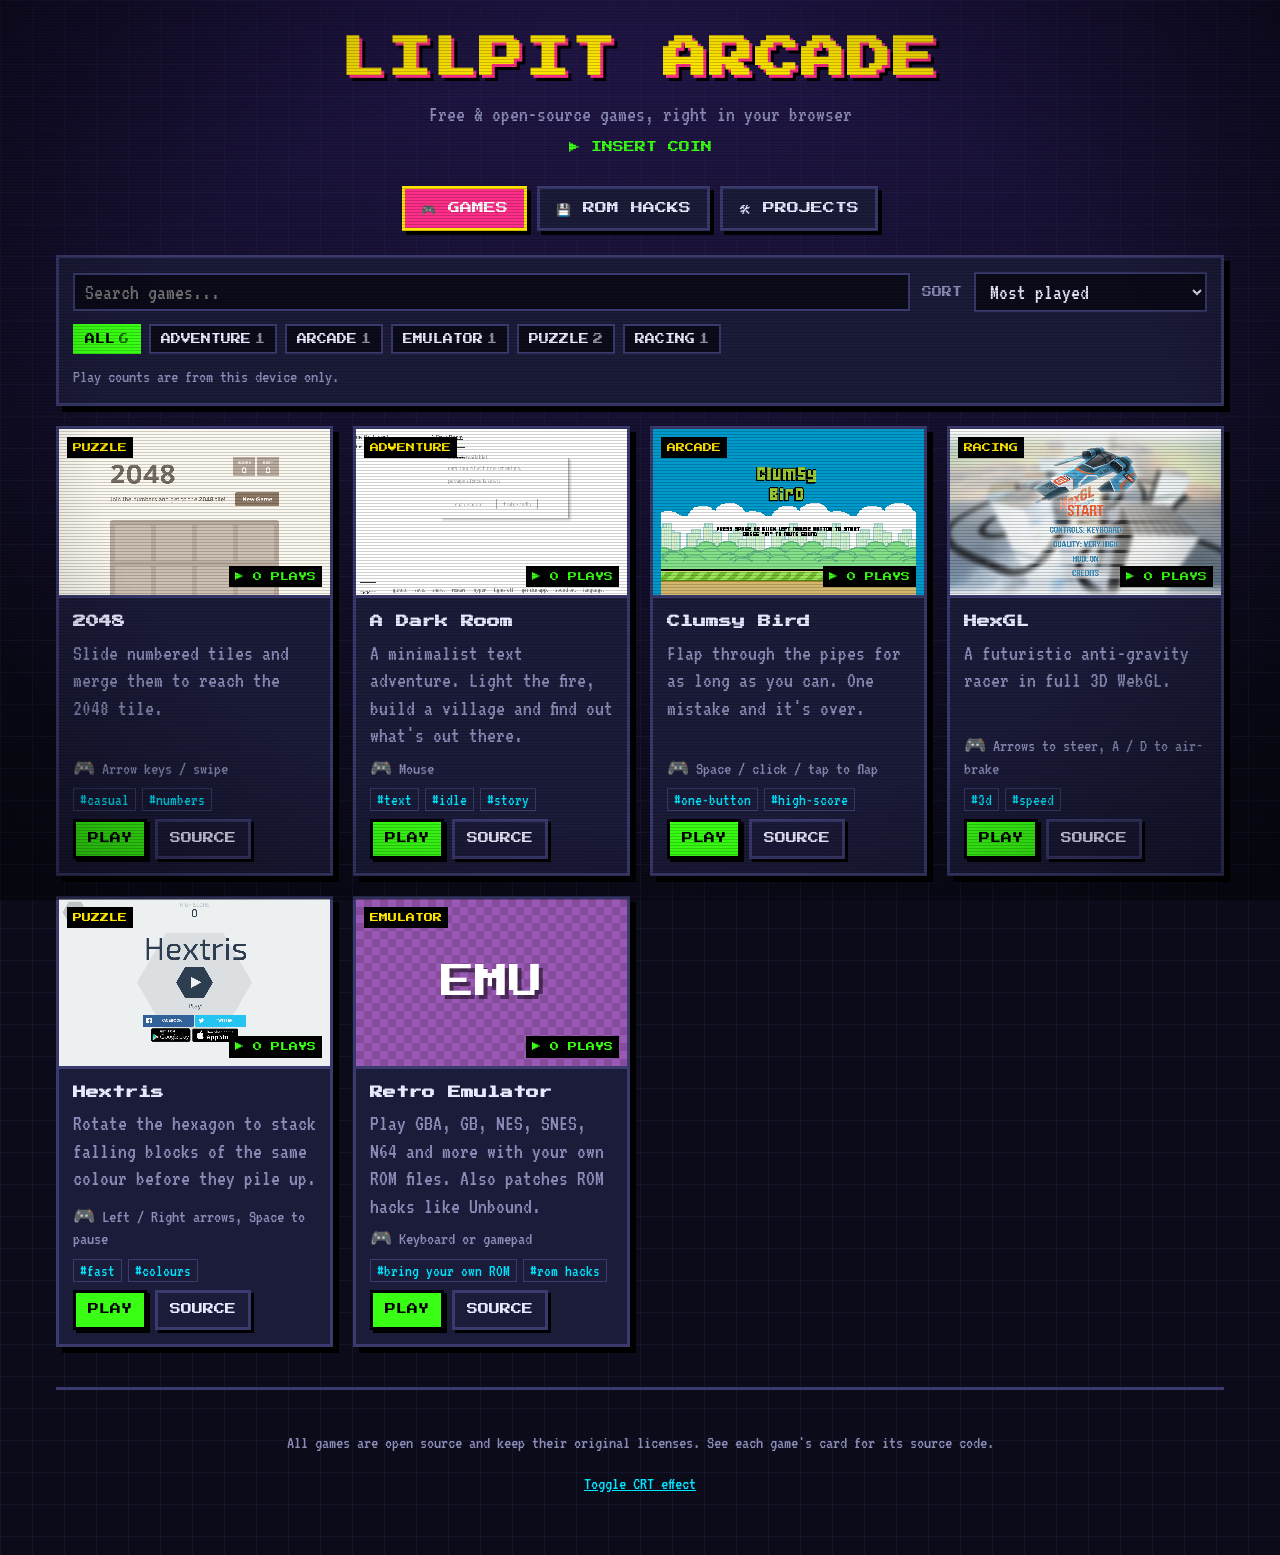
==== index.html @ 82acf4ba "Retro arcade site with open-source games, ROM patcher and projects section Co-Authored-By: Claude Op" ====
<!doctype html>
<html lang="en">
<head>
<meta charset="utf-8">
<meta name="viewport" content="width=device-width, initial-scale=1">
<title>Retro Arcade</title>
<meta name="description" content="Free and open-source games you can play in your browser.">
<link rel="preconnect" href="https://fonts.googleapis.com">
<link rel="preconnect" href="https://fonts.gstatic.com" crossorigin>
<link rel="stylesheet" href="https://fonts.googleapis.com/css2?family=Press+Start+2P&family=VT323&display=swap">
<link rel="stylesheet" href="css/style.css">
</head>
<body>
<div class="wrap">
  <header class="site-header">
    <h1 class="logo"><a href="index.html" id="site-name">RETRO ARCADE</a></h1>
    <p class="tagline" id="site-tagline"></p>
    <div class="insert-coin"><span class="blink">&#9654; INSERT COIN</span></div>
  </header>

  <nav class="tabs" role="tablist">
    <a class="tab" role="tab" href="#games" data-tab="games">&#127918; GAMES</a>
    <a class="tab" role="tab" href="#hacks" data-tab="hacks">&#128190; ROM HACKS</a>
    <a class="tab" role="tab" href="#projects" data-tab="projects">&#128736; PROJECTS</a>
  </nav>

  <!-- ===== GAMES ===== -->
  <section id="tab-games" data-panel="games">
    <div class="controls">
      <input class="search" id="game-search" type="search" placeholder="Search games..." aria-label="Search games">
      <label for="game-sort">SORT</label>
      <select class="select" id="game-sort">
        <option value="plays-desc">Most played</option>
        <option value="plays-asc">Least played</option>
        <option value="recent">Recently played (you)</option>
        <option value="newest">Newest added</option>
        <option value="az">Name A&ndash;Z</option>
        <option value="za">Name Z&ndash;A</option>
      </select>
      <div class="chips" id="game-types"></div>
      <div class="counter-note" id="counter-note"></div>
    </div>
    <div class="grid" id="game-grid"></div>
  </section>

  <!-- ===== ROM HACKS ===== -->
  <section id="tab-hacks" data-panel="hacks" hidden>
    <div class="panel notice">
      <h2>&#9888; BRING YOUR OWN ROM</h2>
      <p>ROM hacks like Unbound are released as <strong>patch files</strong>, not full games. This site doesn't host ROMs or patched games.</p>
      <p>To play one: get the official patch from the hack's creators, then open the <a href="emulator.html">Retro Emulator</a> and pick your own legally-dumped base ROM plus the patch. It's patched inside your browser, so nothing gets uploaded anywhere.</p>
    </div>
    <div class="controls">
      <input class="search" id="hack-search" type="search" placeholder="Search hacks..." aria-label="Search ROM hacks">
      <label for="hack-sort">SORT</label>
      <select class="select" id="hack-sort">
        <option value="az">Name A&ndash;Z</option>
        <option value="za">Name Z&ndash;A</option>
        <option value="base">Base game</option>
      </select>
    </div>
    <div class="grid" id="hack-grid"></div>
  </section>

  <!-- ===== PROJECTS ===== -->
  <section id="tab-projects" data-panel="projects" hidden>
    <div class="controls">
      <input class="search" id="project-search" type="search" placeholder="Search projects..." aria-label="Search projects">
      <label for="project-sort">SORT</label>
      <select class="select" id="project-sort">
        <option value="newest">Newest added</option>
        <option value="az">Name A&ndash;Z</option>
        <option value="za">Name Z&ndash;A</option>
      </select>
      <div class="chips" id="project-types"></div>
    </div>
    <div class="grid" id="project-grid"></div>
  </section>

  <footer class="site-footer">
    <p>All games are open source and keep their original licenses. See each game's card for its source code.</p>
    <p><button type="button" id="crt-toggle">Toggle CRT effect</button></p>
  </footer>
</div>

<script src="js/config.js"></script>
<script src="js/counter.js"></script>
<script src="js/main.js"></script>
</body>
</html>
---- css/style.css ----
/* ===== Retro Arcade theme ===== */
:root {
  --bg: #0b0b1a;
  --bg-2: #14142b;
  --panel: #1b1b3a;
  --ink: #e8e8ff;
  --muted: #8c8cb8;
  --neon: #39ff14;
  --pink: #ff2e88;
  --cyan: #00e5ff;
  --yellow: #ffe600;
  --border: #3a3a6e;
  --shadow: #000;
  --font-title: "Press Start 2P", monospace;
  --font-body: "VT323", monospace;
}

* { box-sizing: border-box; }

html, body { margin: 0; padding: 0; }

body {
  background: var(--bg);
  background-image:
    radial-gradient(circle at 50% -20%, #2a1b5a 0%, transparent 60%),
    linear-gradient(var(--bg-2) 1px, transparent 1px),
    linear-gradient(90deg, var(--bg-2) 1px, transparent 1px);
  background-size: 100% 100%, 32px 32px, 32px 32px;
  color: var(--ink);
  font-family: var(--font-body);
  font-size: 22px;
  line-height: 1.25;
  min-height: 100vh;
}

/* CRT scanlines + vignette */
body::before {
  content: "";
  position: fixed; inset: 0;
  pointer-events: none;
  z-index: 9999;
  background:
    repeating-linear-gradient(to bottom, rgba(0,0,0,0) 0 2px, rgba(0,0,0,.18) 2px 3px),
    radial-gradient(ellipse at center, transparent 60%, rgba(0,0,0,.45) 100%);
}
body.no-crt::before { display: none; }

a { color: var(--cyan); }
a:hover { color: var(--yellow); }

.wrap { max-width: 1200px; margin: 0 auto; padding: 0 16px; }

/* ===== Header ===== */
.site-header { padding: 32px 0 8px; text-align: center; }
.logo {
  font-family: var(--font-title);
  font-size: clamp(22px, 5vw, 44px);
  margin: 0;
  color: var(--yellow);
  text-shadow: 3px 3px 0 var(--pink), 6px 6px 0 var(--shadow);
  letter-spacing: 2px;
}
.logo a { color: inherit; text-decoration: none; }
.tagline { color: var(--muted); margin: 14px 0 0; }
.blink { animation: blink 1s steps(1) infinite; }
@keyframes blink { 50% { opacity: 0; } }

.insert-coin {
  font-family: var(--font-title);
  font-size: 11px;
  color: var(--neon);
  margin-top: 12px;
}

/* ===== Tabs ===== */
.tabs {
  display: flex; flex-wrap: wrap; justify-content: center; gap: 10px;
  margin: 24px 0;
}
.tab {
  font-family: var(--font-title);
  font-size: 12px;
  background: var(--panel);
  color: var(--ink);
  border: 3px solid var(--border);
  padding: 12px 16px;
  cursor: pointer;
  box-shadow: 4px 4px 0 var(--shadow);
  text-decoration: none;
}
.tab:hover { border-color: var(--cyan); color: var(--cyan); }
.tab[aria-selected="true"] {
  background: var(--pink); border-color: var(--yellow); color: #fff;
}

/* ===== Controls ===== */
.controls {
  display: flex; flex-wrap: wrap; gap: 12px; align-items: center;
  background: var(--panel);
  border: 3px solid var(--border);
  box-shadow: 6px 6px 0 var(--shadow);
  padding: 14px;
  margin-bottom: 20px;
}
.controls label { font-family: var(--font-title); font-size: 10px; color: var(--muted); }
.search, .select {
  font-family: var(--font-body);
  font-size: 22px;
  background: var(--bg);
  color: var(--ink);
  border: 2px solid var(--border);
  padding: 6px 10px;
}
.search { flex: 1 1 220px; min-width: 0; }
.search:focus, .select:focus { outline: none; border-color: var(--neon); }

.chips { display: flex; flex-wrap: wrap; gap: 8px; width: 100%; }
.chip {
  font-family: var(--font-title);
  font-size: 10px;
  background: var(--bg);
  color: var(--ink);
  border: 2px solid var(--border);
  padding: 8px 10px;
  cursor: pointer;
  text-transform: uppercase;
}
.chip:hover { border-color: var(--cyan); }
.chip.active { background: var(--neon); color: #000; border-color: var(--neon); }
.chip .n { opacity: .6; margin-left: 4px; }

.counter-note { color: var(--muted); font-size: 18px; width: 100%; }

/* ===== Cards ===== */
.grid {
  display: grid;
  grid-template-columns: repeat(auto-fill, minmax(240px, 1fr));
  gap: 20px;
}
.card {
  background: var(--panel);
  border: 3px solid var(--border);
  box-shadow: 6px 6px 0 var(--shadow);
  display: flex; flex-direction: column;
  transition: transform .08s steps(2);
}
.card:hover { transform: translate(-3px, -3px); box-shadow: 9px 9px 0 var(--shadow); border-color: var(--accent, var(--cyan)); }

.thumb {
  aspect-ratio: 16 / 10;
  background: var(--accent, var(--pink));
  background-image:
    linear-gradient(45deg, rgba(0,0,0,.15) 25%, transparent 25%, transparent 75%, rgba(0,0,0,.15) 75%),
    linear-gradient(45deg, rgba(0,0,0,.15) 25%, transparent 25%, transparent 75%, rgba(0,0,0,.15) 75%);
  background-size: 16px 16px;
  background-position: 0 0, 8px 8px;
  display: grid; place-items: center;
  position: relative;
  overflow: hidden;
  border-bottom: 3px solid var(--border);
}
.thumb img { position: absolute; inset: 0; width: 100%; height: 100%; object-fit: cover; image-rendering: pixelated; }
.thumb .glyph {
  font-family: var(--font-title);
  font-size: 34px;
  color: #fff;
  text-shadow: 4px 4px 0 rgba(0,0,0,.5);
  text-align: center;
  padding: 0 10px;
}
.badge {
  position: absolute; top: 8px; left: 8px;
  font-family: var(--font-title); font-size: 9px;
  background: #000; color: var(--yellow);
  padding: 5px 6px; text-transform: uppercase;
}
.plays {
  position: absolute; bottom: 8px; right: 8px;
  font-family: var(--font-title); font-size: 9px;
  background: #000; color: var(--neon);
  padding: 5px 6px;
}

.card-body { padding: 14px; display: flex; flex-direction: column; gap: 8px; flex: 1; }
.card-title { font-family: var(--font-title); font-size: 13px; margin: 0; line-height: 1.5; }
.card-desc { color: var(--muted); margin: 0; flex: 1; }
.meta { font-size: 18px; color: var(--muted); }
.tags { display: flex; flex-wrap: wrap; gap: 6px; }
.tag { font-size: 17px; border: 1px solid var(--border); padding: 0 6px; color: var(--cyan); }

.btn {
  display: inline-block;
  font-family: var(--font-title);
  font-size: 11px;
  text-align: center;
  text-decoration: none;
  background: var(--neon);
  color: #000;
  border: 3px solid #000;
  padding: 10px 12px;
  box-shadow: 3px 3px 0 var(--shadow);
  cursor: pointer;
}
.btn:hover { background: var(--yellow); color: #000; }
.btn:active { transform: translate(2px, 2px); box-shadow: 1px 1px 0 var(--shadow); }
.btn.alt { background: var(--cyan); }
.btn.ghost { background: transparent; color: var(--ink); border-color: var(--border); }
.btn.ghost:hover { border-color: var(--yellow); color: var(--yellow); }
.btn[disabled] { opacity: .4; cursor: not-allowed; }
.btn-row { display: flex; gap: 8px; flex-wrap: wrap; }

.empty {
  text-align: center; padding: 40px 10px; color: var(--muted);
  font-family: var(--font-title); font-size: 12px; line-height: 2;
}

/* ===== Panels / sections ===== */
.panel {
  background: var(--panel);
  border: 3px solid var(--border);
  box-shadow: 6px 6px 0 var(--shadow);
  padding: 18px;
  margin-bottom: 20px;
}
.panel h2, .section-title {
  font-family: var(--font-title);
  font-size: 15px;
  color: var(--yellow);
  margin: 0 0 14px;
  line-height: 1.6;
}
.panel p { margin: 0 0 10px; }
.notice { border-color: var(--pink); }
.notice strong { color: var(--pink); }

/* ===== Player page ===== */
.player-bar {
  display: flex; flex-wrap: wrap; gap: 10px; align-items: center; justify-content: space-between;
  padding: 16px 0;
}
.player-title { font-family: var(--font-title); font-size: 14px; color: var(--yellow); margin: 0; line-height: 1.5; }
.screen {
  border: 6px solid #000;
  outline: 3px solid var(--border);
  box-shadow: 0 0 0 10px var(--panel), 10px 10px 0 10px var(--shadow), 0 0 40px 12px rgba(57,255,20,.15);
  background: #000;
  margin: 10px 0 30px;
}
.screen iframe, .screen #game {
  display: block; width: 100%;
  height: min(75vh, 720px);
  border: 0;
  background: #000;
}

/* ===== Emulator ===== */
.steps { display: grid; gap: 16px; grid-template-columns: repeat(auto-fit, minmax(260px, 1fr)); }
.step-num { font-family: var(--font-title); color: var(--neon); font-size: 12px; margin-bottom: 8px; }
.file-drop {
  display: block;
  border: 3px dashed var(--border);
  padding: 18px; text-align: center; cursor: pointer;
  color: var(--muted);
}
.file-drop:hover, .file-drop.drag { border-color: var(--neon); color: var(--ink); }
.file-drop input { display: none; }
.file-name { color: var(--neon); word-break: break-all; display: block; margin-top: 6px; }
.status { font-size: 20px; margin-top: 10px; min-height: 1.3em; }
.status.ok { color: var(--neon); }
.status.warn { color: var(--yellow); }
.status.err { color: var(--pink); }

/* ===== Footer ===== */
.site-footer {
  margin-top: 40px; padding: 24px 0 40px; text-align: center;
  color: var(--muted); font-size: 18px; border-top: 3px solid var(--border);
}
.site-footer button { font: inherit; background: none; border: 0; color: var(--cyan); cursor: pointer; text-decoration: underline; }

[hidden] { display: none !important; }

@media (max-width: 520px) {
  body { font-size: 20px; }
  .tab { font-size: 10px; padding: 10px 10px; }
  .screen iframe, .screen #game { height: 60vh; }
}

@media (prefers-reduced-motion: reduce) {
  .blink { animation: none; }
  .card { transition: none; }
}
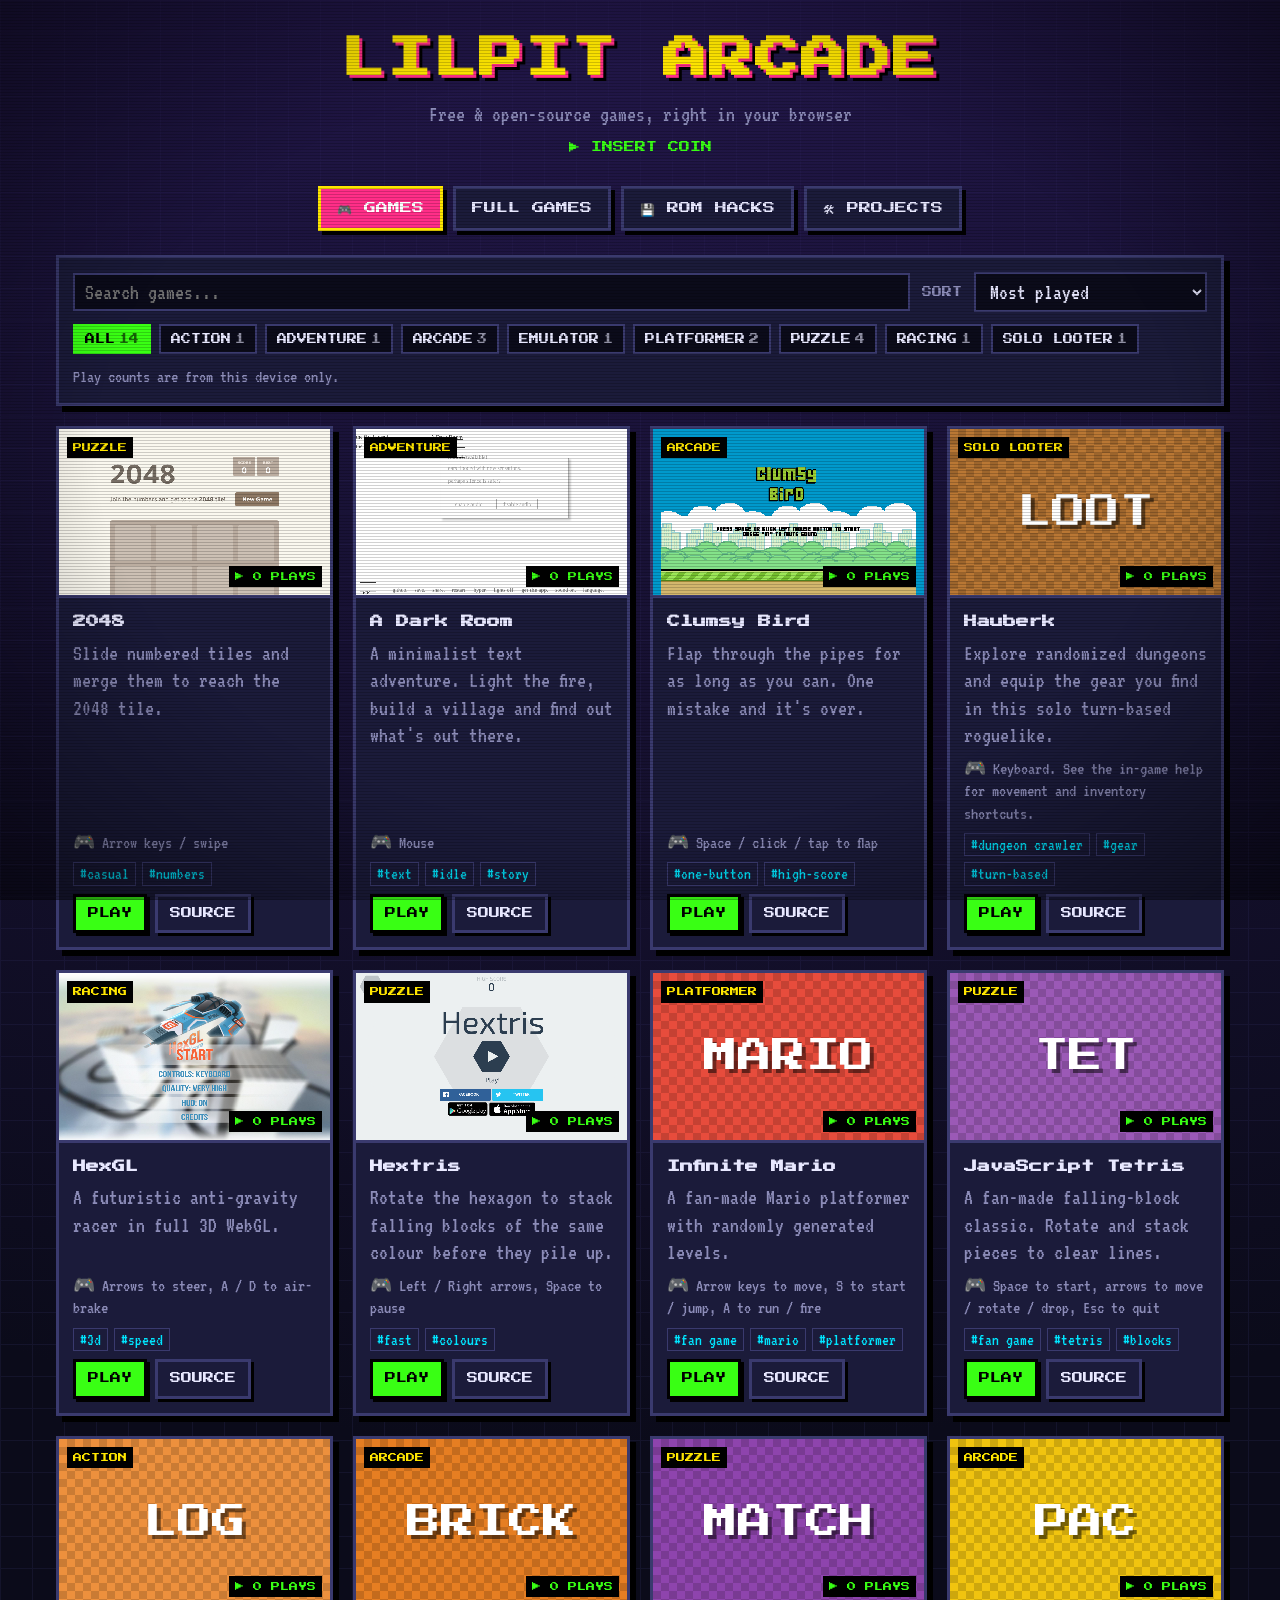
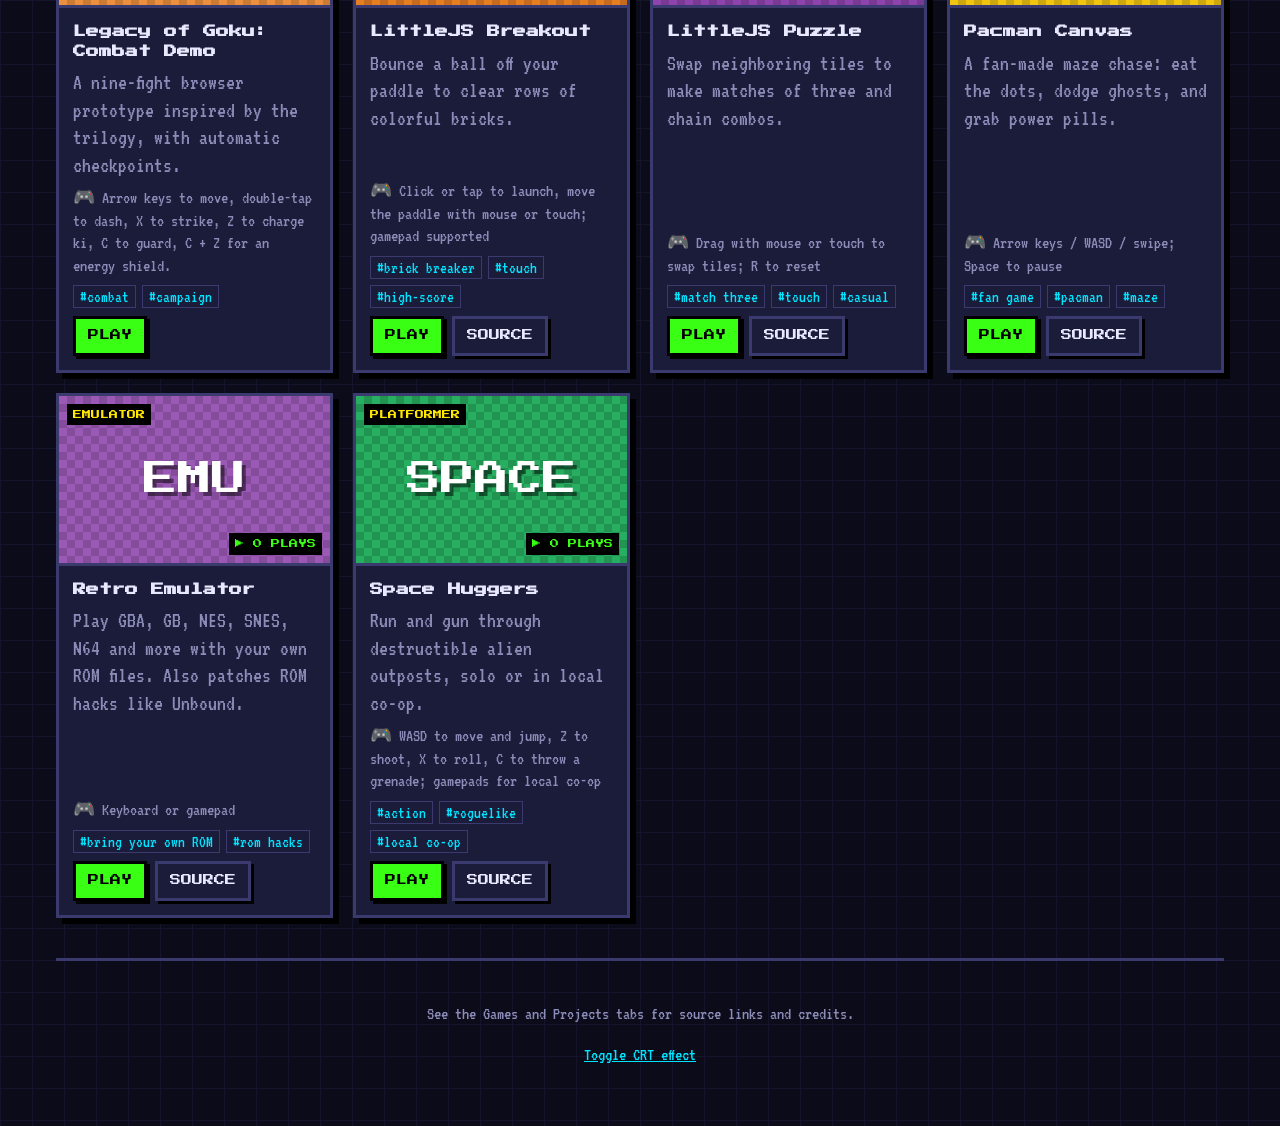
==== commit 76e66278: "Launch the original Goku trilogy from a Full Games tab" ====
--- a/index.html
+++ b/index.html
@@ -20,6 +20,7 @@
 
   <nav class="tabs" role="tablist">
     <a class="tab" role="tab" href="#games" data-tab="games">&#127918; GAMES</a>
+    <a class="tab" role="tab" href="#full-games" data-tab="full-games">FULL GAMES</a>
     <a class="tab" role="tab" href="#hacks" data-tab="hacks">&#128190; ROM HACKS</a>
     <a class="tab" role="tab" href="#projects" data-tab="projects">&#128736; PROJECTS</a>
   </nav>
@@ -41,6 +42,18 @@
       <div class="counter-note" id="counter-note"></div>
     </div>
     <div class="grid" id="game-grid"></div>
+  </section>
+
+  <section id="tab-full-games" data-panel="full-games" hidden>
+    <div class="panel">
+      <h2>Legacy of Goku Trilogy</h2>
+      <p>Choose a campaign, then open its USA .gba file from your device. Each game uses its original controls and saves.</p>
+      <div class="btn-row">
+        <a class="btn" href="emulator.html?game=ALGE">The Legacy of Goku</a>
+        <a class="btn" href="emulator.html?game=ALFE">The Legacy of Goku II</a>
+        <a class="btn" href="emulator.html?game=BG3E">Buu’s Fury</a>
+      </div>
+    </div>
   </section>
 
   <!-- ===== ROM HACKS ===== -->
@@ -78,7 +91,7 @@
   </section>
 
   <footer class="site-footer">
-    <p>All games are open source and keep their original licenses. See each game's card for its source code.</p>
+    <p>See the Games and Projects tabs for source links and credits.</p>
     <p><button type="button" id="crt-toggle">Toggle CRT effect</button></p>
   </footer>
 </div>
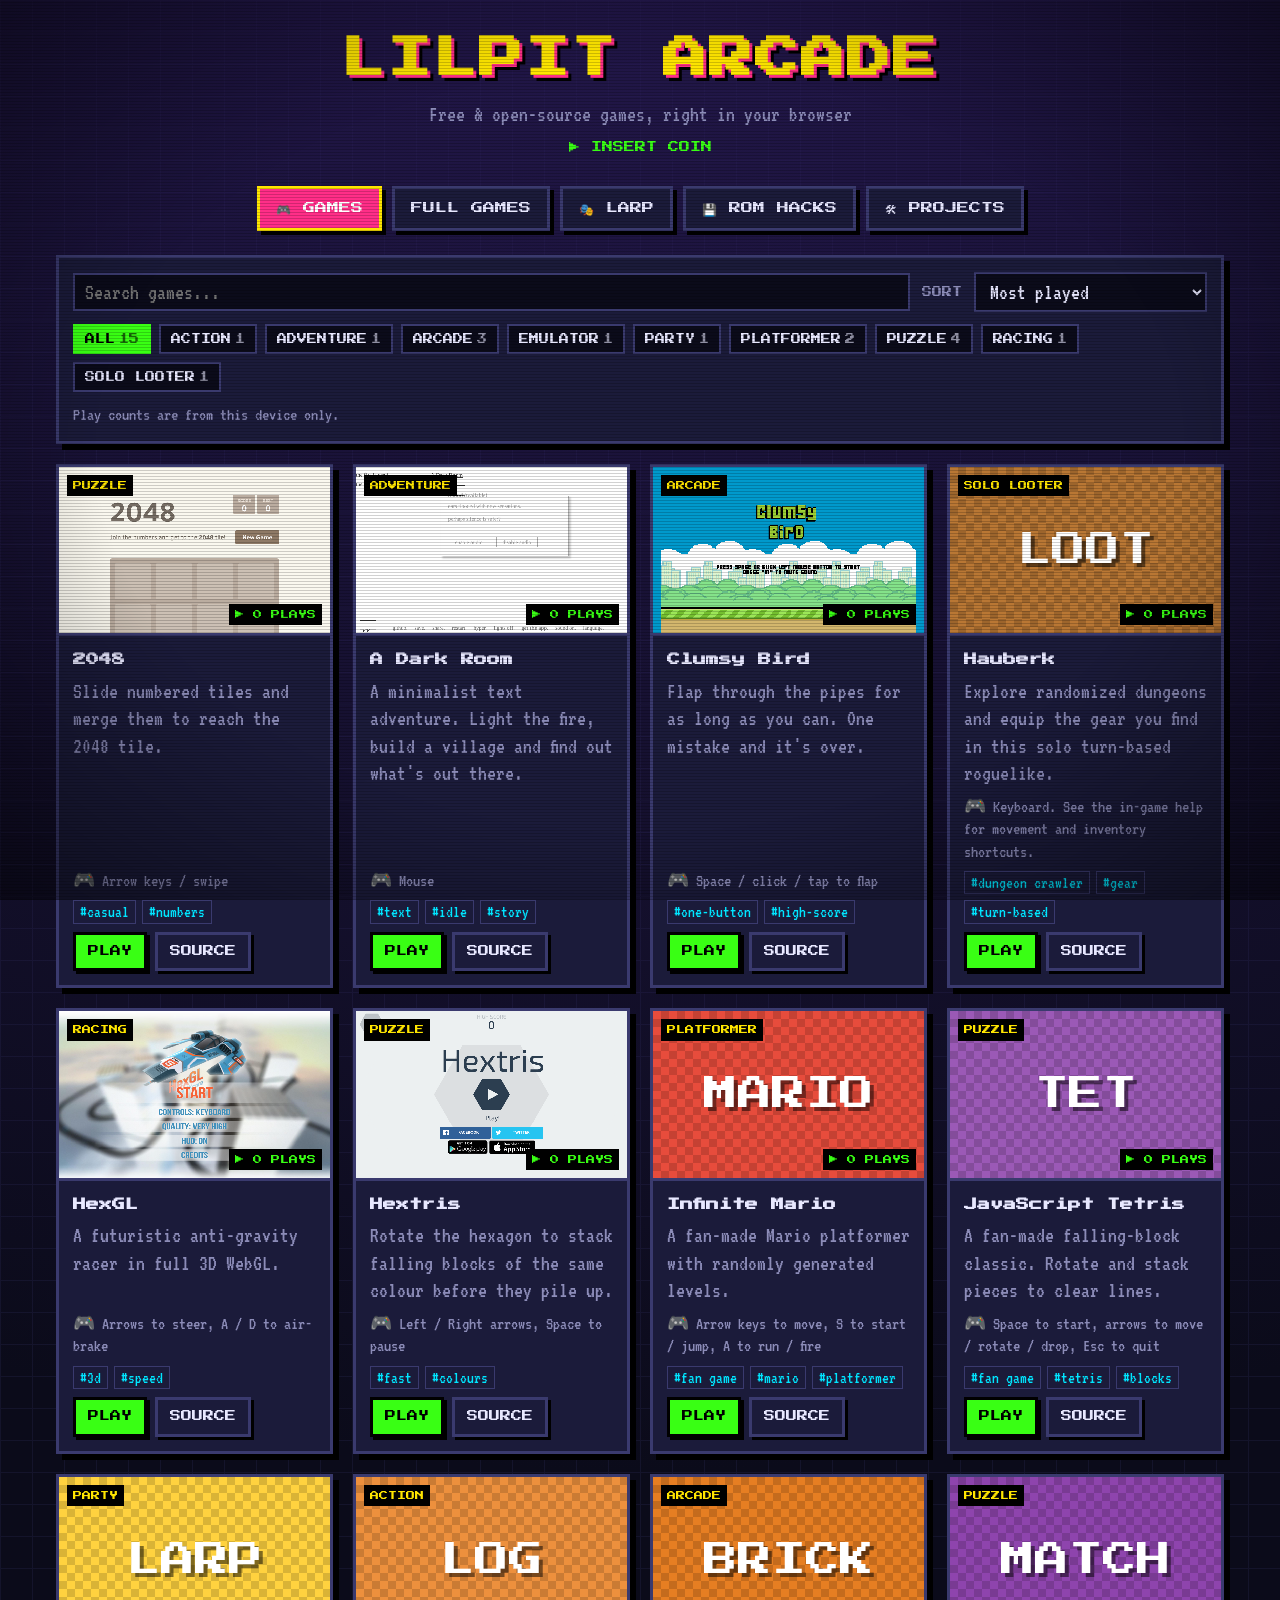
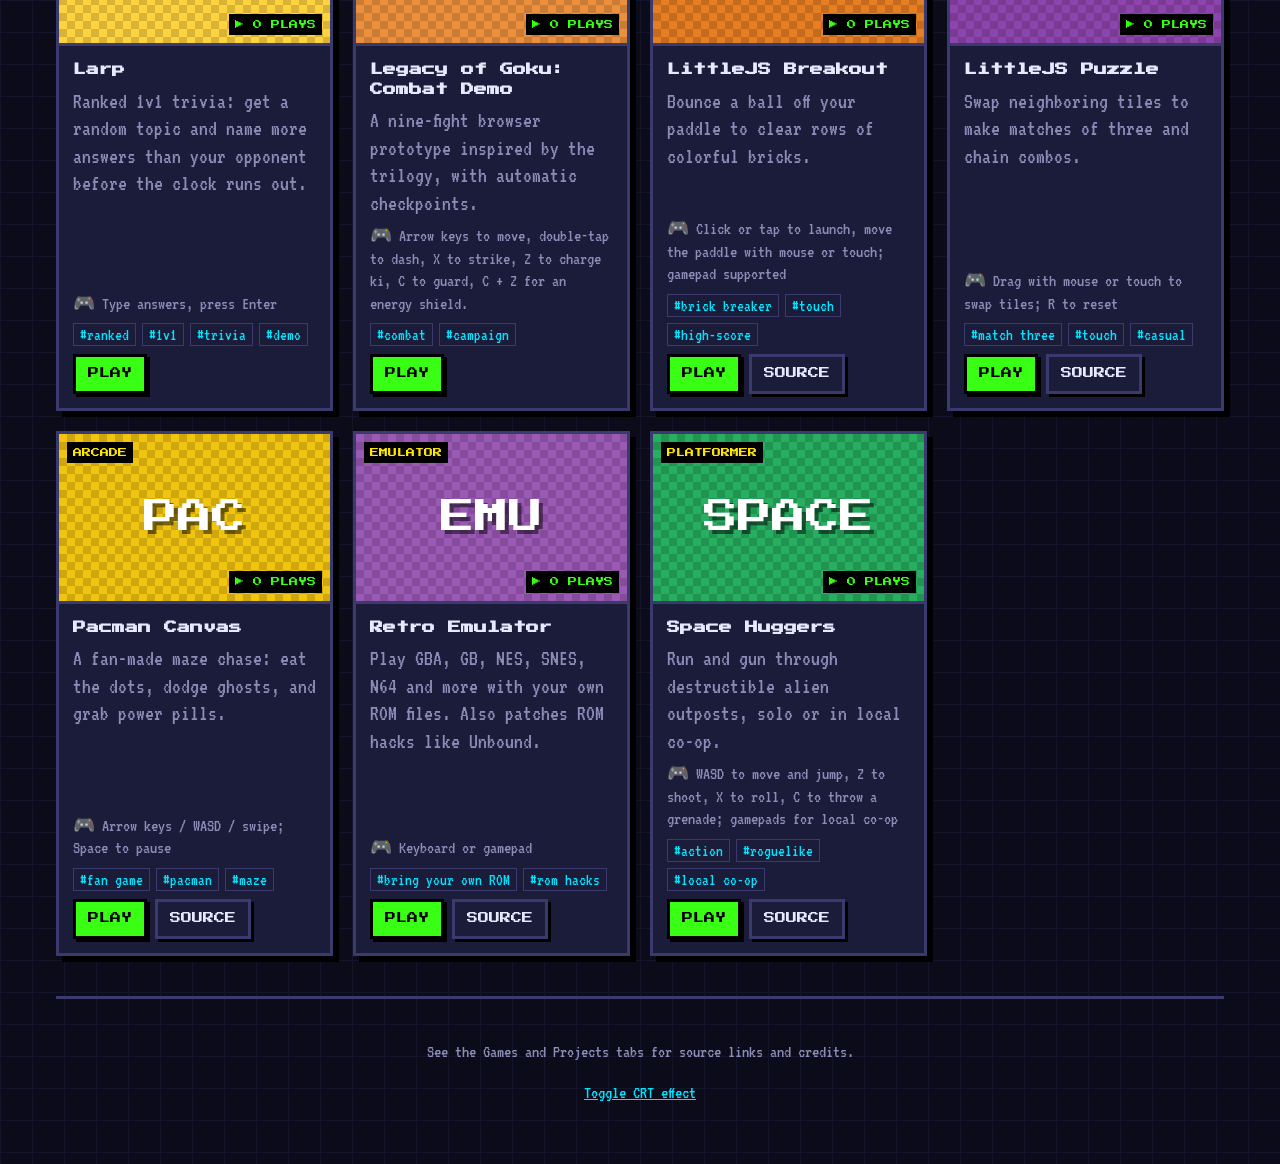
==== commit 44b32051: "Give Larp its own tab in the arcade nav Co-Authored-By: Claude Opus 5.5 <noreply@anthropic.com> Clau" ====
--- a/index.html
+++ b/index.html
@@ -20,7 +20,8 @@
 
   <nav class="tabs" role="tablist">
     <a class="tab" role="tab" href="#games" data-tab="games">&#127918; GAMES</a>
-    <a class="tab" role="tab" href="#full-games" data-tab="full-games">FULL GAMES</a>
+    <a class="tab" role="tab" href="full-games.html" data-tab="full-games">FULL GAMES</a>
+    <a class="tab" role="tab" href="larp.html" data-tab="larp">&#127917; LARP</a>
     <a class="tab" role="tab" href="#hacks" data-tab="hacks">&#128190; ROM HACKS</a>
     <a class="tab" role="tab" href="#projects" data-tab="projects">&#128736; PROJECTS</a>
   </nav>
@@ -44,17 +45,7 @@
     <div class="grid" id="game-grid"></div>
   </section>
 
-  <section id="tab-full-games" data-panel="full-games" hidden>
-    <div class="panel">
-      <h2>Legacy of Goku Trilogy</h2>
-      <p>Choose a campaign, then open its USA .gba file from your device. Each game uses its original controls and saves.</p>
-      <div class="btn-row">
-        <a class="btn" href="emulator.html?game=ALGE">The Legacy of Goku</a>
-        <a class="btn" href="emulator.html?game=ALFE">The Legacy of Goku II</a>
-        <a class="btn" href="emulator.html?game=BG3E">Buu’s Fury</a>
-      </div>
-    </div>
-  </section>
+
 
   <!-- ===== ROM HACKS ===== -->
   <section id="tab-hacks" data-panel="hacks" hidden>
@@ -98,6 +89,6 @@
 
 <script src="js/config.js"></script>
 <script src="js/counter.js"></script>
-<script src="js/main.js"></script>
+<script src="js/main.js?v=larp-tab"></script>
 </body>
 </html>
